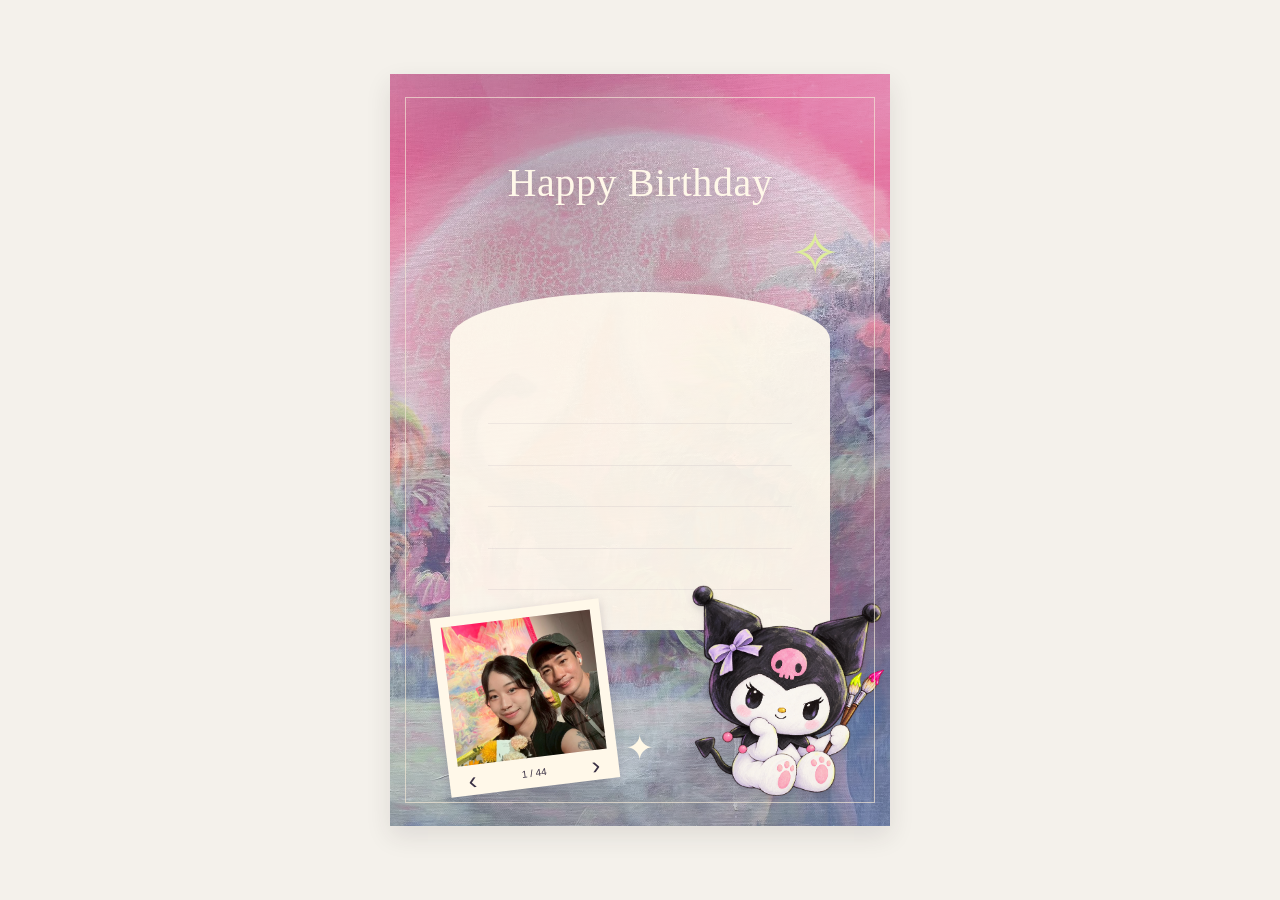
==== index.html @ dafb7990 "Create birthday card with modular layout and swipeable photo album" ====
<!doctype html>
<html lang="zh-Hant">
<head>
  <meta charset="utf-8">
  <meta name="viewport" content="width=device-width, initial-scale=1">
  <title>Happy Birthday, Dan.</title>
  <link rel="icon" type="image/png" href="./assets/kuromi-two-brushes.png">
  <link rel="stylesheet" href="./styles.css">
  <script type="module" src="./card.js"></script>
</head>
<body>
  <main><article class="card" aria-label="給 Dan 的生日卡片"></article></main>
  <noscript>請開啟 JavaScript，以顯示生日卡片與相簿。</noscript>
</body>
</html>
---- styles.css ----
@import './components/background.css';
@import './components/title.css';
@import './components/subtitle.css';
@import './components/letter.css';
@import './components/album.css';
@import './components/character.css';
@import './components/decorations.css';

* { box-sizing: border-box; }
body { margin: 0; background: #f4f1eb; color: #3a3044; font-family: -apple-system, BlinkMacSystemFont, 'PingFang TC', sans-serif; }
main { min-height: 100svh; display: grid; place-items: center; padding: 28px 22px; }
.card { width: min(100%, 500px); aspect-ratio: .665; position: relative; overflow: hidden; container-type: inline-size; background: #c4b2d7; box-shadow: 0 10px 24px #30252b1c; }
.card img { display: block; }
button { font: inherit; color: inherit; cursor: pointer; touch-action: manipulation; }
button:focus-visible { outline: 3px solid #8356a1; outline-offset: 3px; }
body:has(dialog[open]) { overflow: hidden; }
@media (max-width: 400px) { main { padding: 18px 12px; } }
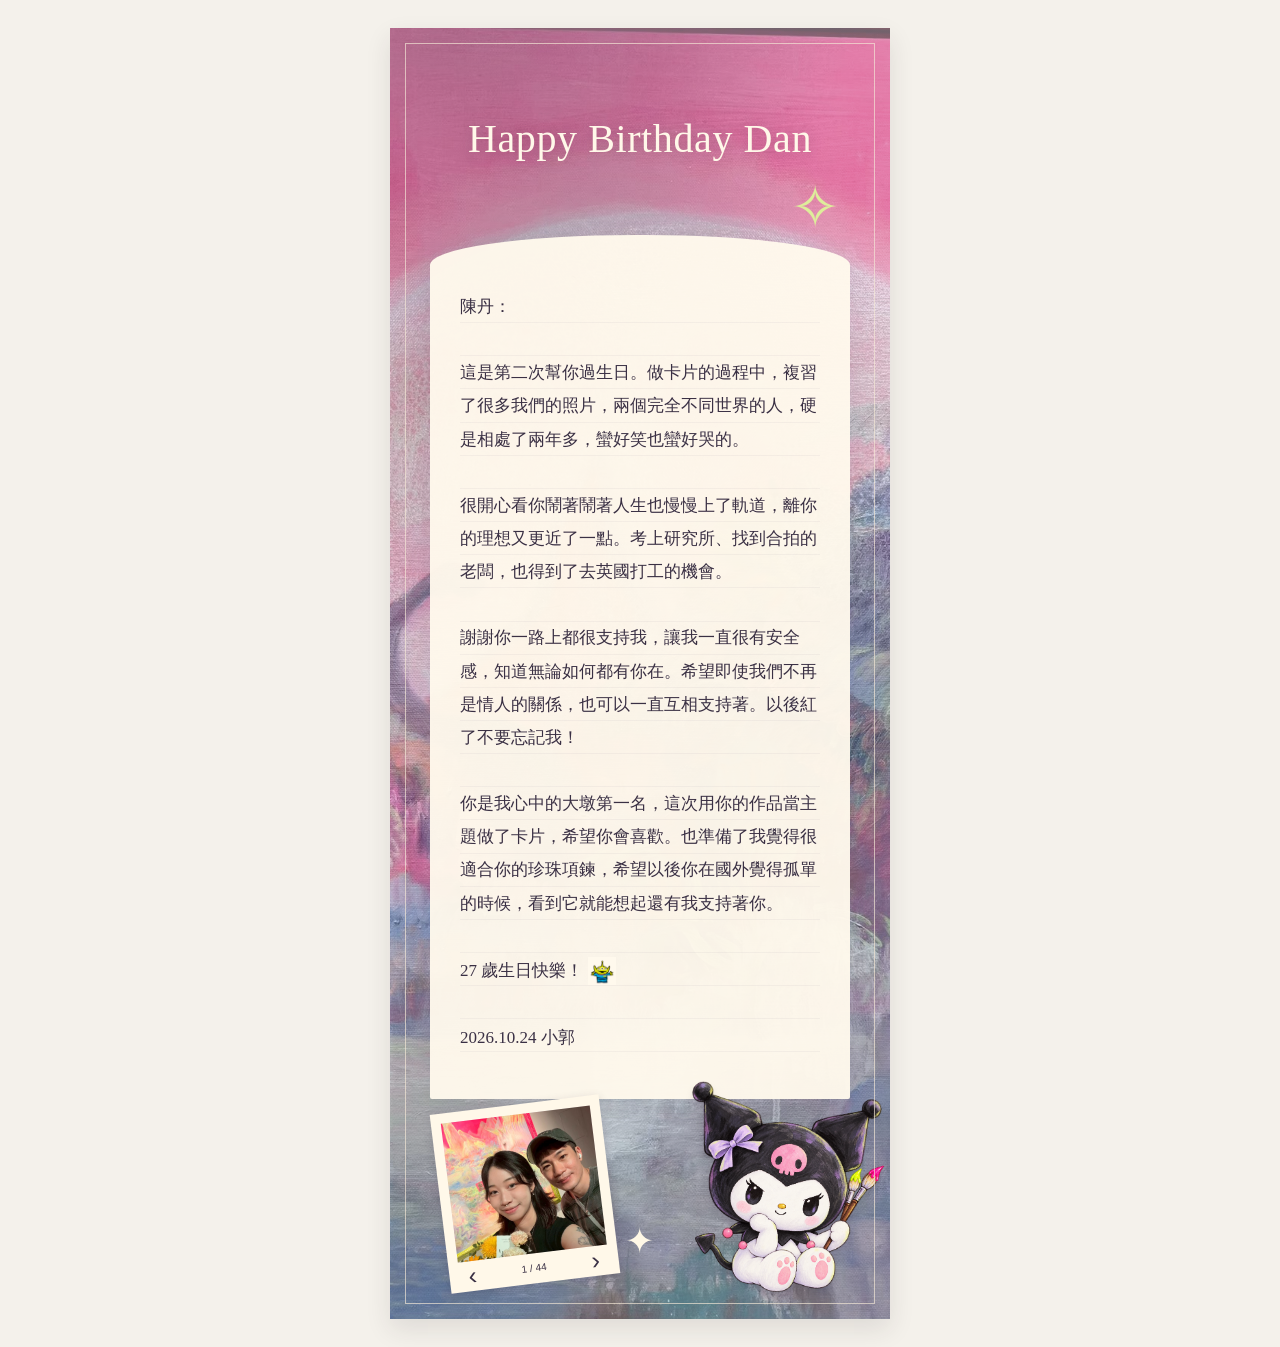
==== commit 08bcd2ba: "Add birthday letter, inline sticker, and responsive layout" ====
--- a/index.html
+++ b/index.html
@@ -3,7 +3,7 @@
 <head>
   <meta charset="utf-8">
   <meta name="viewport" content="width=device-width, initial-scale=1">
-  <title>Happy Birthday, Dan.</title>
+  <title>Happy Birthday Dan</title>
   <link rel="icon" type="image/png" href="./assets/kuromi-two-brushes.png">
   <link rel="stylesheet" href="./styles.css">
   <script type="module" src="./card.js"></script>
--- a/styles.css
+++ b/styles.css
@@ -9,7 +9,7 @@
 * { box-sizing: border-box; }
 body { margin: 0; background: #f4f1eb; color: #3a3044; font-family: -apple-system, BlinkMacSystemFont, 'PingFang TC', sans-serif; }
 main { min-height: 100svh; display: grid; place-items: center; padding: 28px 22px; }
-.card { width: min(100%, 500px); aspect-ratio: .665; position: relative; overflow: hidden; container-type: inline-size; background: #c4b2d7; box-shadow: 0 10px 24px #30252b1c; }
+.card { width: min(100%, 500px); position: relative; overflow: hidden; container-type: inline-size; background: #c4b2d7; box-shadow: 0 10px 24px #30252b1c; }
 .card img { display: block; }
 button { font: inherit; color: inherit; cursor: pointer; touch-action: manipulation; }
 button:focus-visible { outline: 3px solid #8356a1; outline-offset: 3px; }
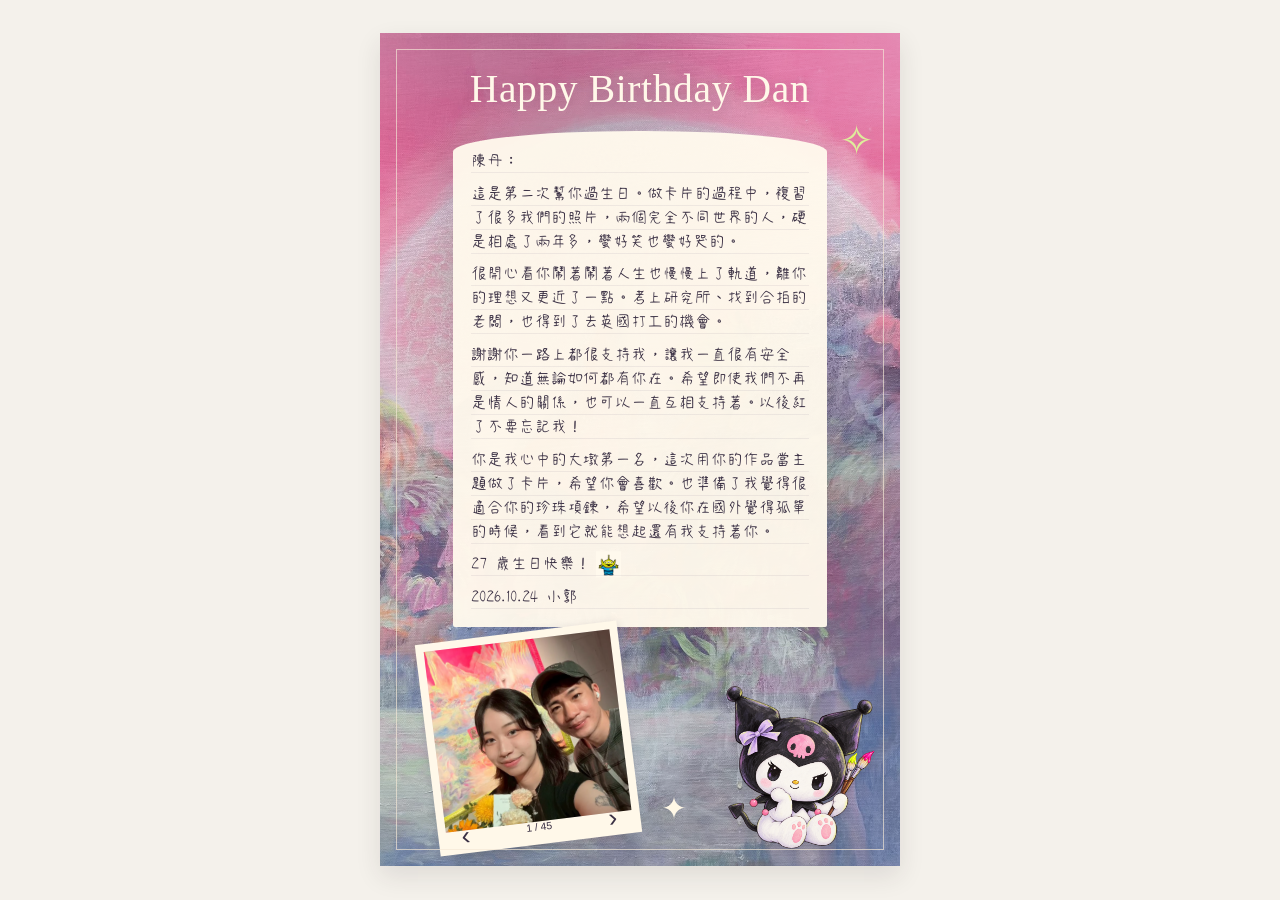
==== commit e59217b4: "Apply handwritten lettering and refine card proportions" ====
--- a/index.html
+++ b/index.html
@@ -5,6 +5,7 @@
   <meta name="viewport" content="width=device-width, initial-scale=1">
   <title>Happy Birthday Dan</title>
   <link rel="icon" type="image/png" href="./assets/kuromi-two-brushes.png">
+  <link rel="preload" href="./assets/fonts/letter-handwriting.woff2" as="font" type="font/woff2" crossorigin>
   <link rel="stylesheet" href="./styles.css">
   <script type="module" src="./card.js"></script>
 </head>
--- a/styles.css
+++ b/styles.css
@@ -8,10 +8,9 @@
 
 * { box-sizing: border-box; }
 body { margin: 0; background: #f4f1eb; color: #3a3044; font-family: -apple-system, BlinkMacSystemFont, 'PingFang TC', sans-serif; }
-main { min-height: 100svh; display: grid; place-items: center; padding: 28px 22px; }
-.card { width: min(100%, 500px); position: relative; overflow: hidden; container-type: inline-size; background: #c4b2d7; box-shadow: 0 10px 24px #30252b1c; }
+main { min-height: 100svh; display: grid; place-items: center; padding: 12px 8px; }
+.card { width: min(100%, 520px); position: relative; overflow: hidden; container-type: inline-size; background: #c4b2d7; box-shadow: 0 10px 24px #30252b1c; }
 .card img { display: block; }
 button { font: inherit; color: inherit; cursor: pointer; touch-action: manipulation; }
 button:focus-visible { outline: 3px solid #8356a1; outline-offset: 3px; }
 body:has(dialog[open]) { overflow: hidden; }
-@media (max-width: 400px) { main { padding: 18px 12px; } }
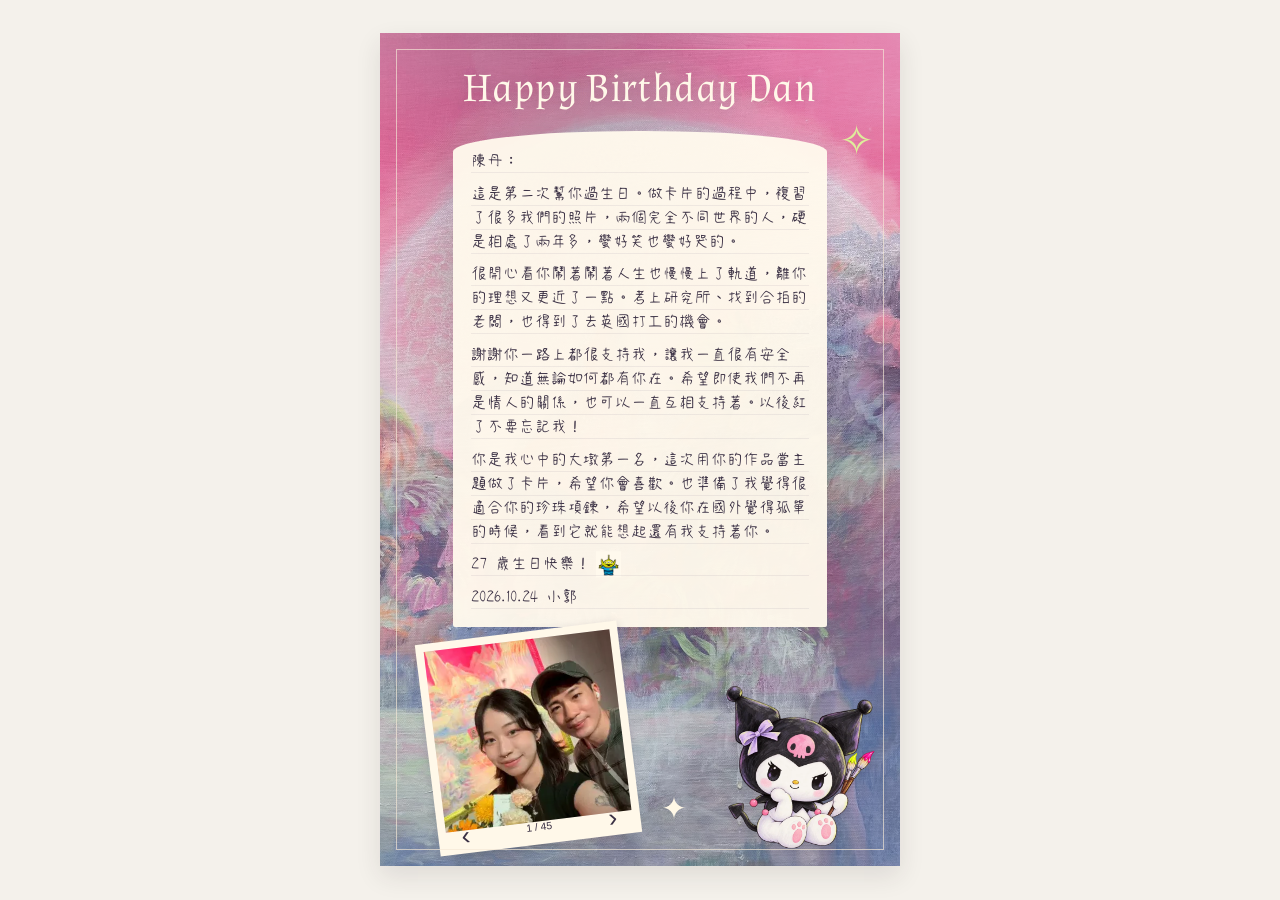
==== commit 305bc335: "Refine album artwork and typography, optimize image loading" ====
--- a/index.html
+++ b/index.html
@@ -4,8 +4,10 @@
   <meta charset="utf-8">
   <meta name="viewport" content="width=device-width, initial-scale=1">
   <title>Happy Birthday Dan</title>
-  <link rel="icon" type="image/png" href="./assets/kuromi-two-brushes.png">
+  <link rel="icon" type="image/png" href="./assets/favicon.png">
+  <link rel="preload" href="./assets/kuromi.webp" as="image" type="image/webp">
   <link rel="preload" href="./assets/fonts/letter-handwriting.woff2" as="font" type="font/woff2" crossorigin>
+  <link rel="preload" href="./assets/fonts/almendra-regular.ttf" as="font" type="font/ttf" crossorigin>
   <link rel="stylesheet" href="./styles.css">
   <script type="module" src="./card.js"></script>
 </head>
